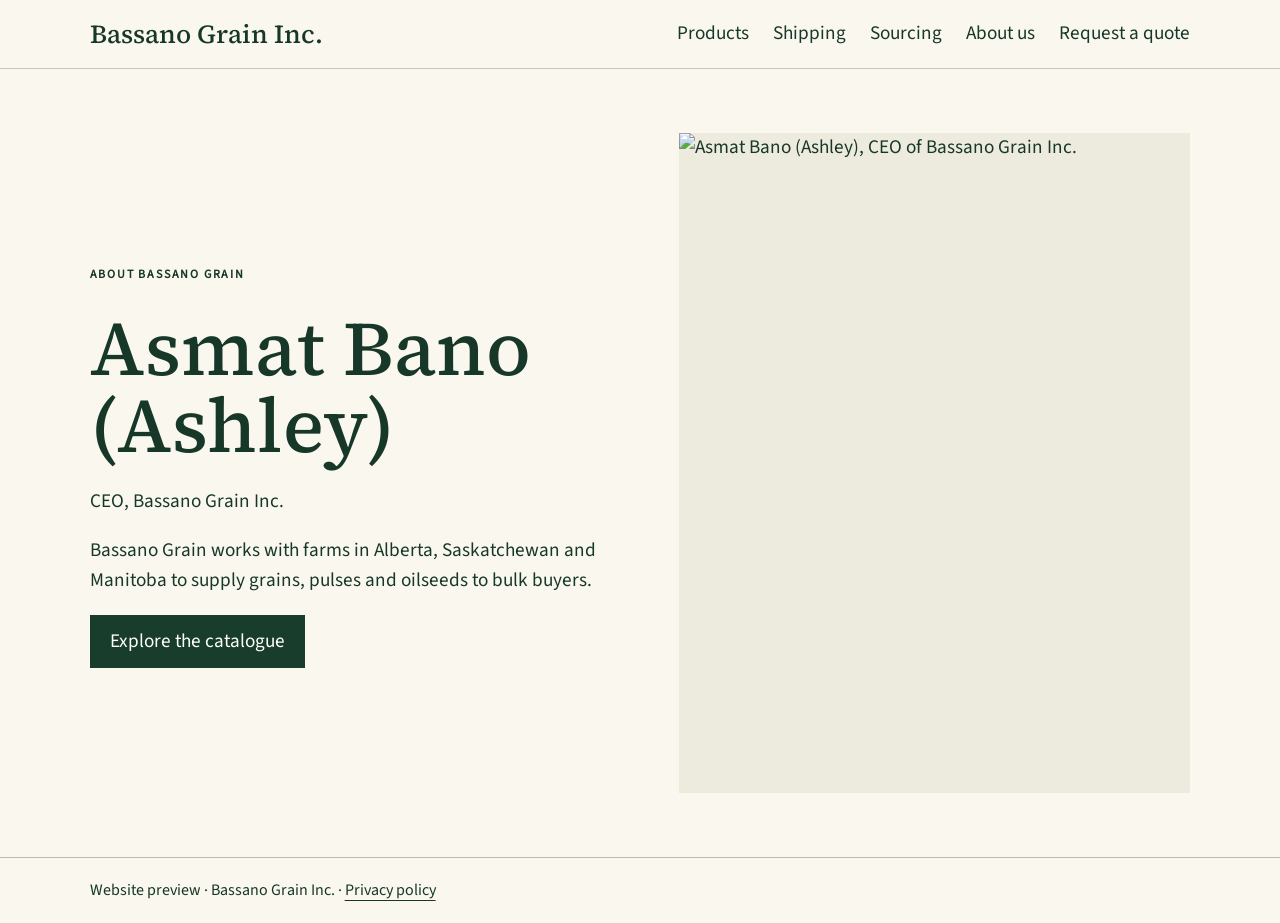
==== about.html @ b3f5c9ac "Finish restrained motion and reduced-motion presentation" ====
<!doctype html><html lang="en-CA"><meta charset="utf-8"><meta name="viewport" content="width=device-width,initial-scale=1"><meta name="robots" content="noindex,nofollow"><title>About Bassano Grain | Asmat Bano (Ashley)</title><meta name="site-version" content="bassano-preview v2.0.0-stage8"><link rel="preload" as="font" type="font/woff2" href="assets/serif.woff2" crossorigin><link rel="preload" as="font" type="font/woff2" href="assets/sans.woff2" crossorigin><link rel="stylesheet" href="assets/design.css"><body><a class="skip" href="#main">Skip to content</a><header><strong><a href="index.html" style="text-decoration:none">Bassano Grain Inc.</a></strong><button hidden class="menub" aria-controls="nav" aria-expanded="false">Menu</button><nav id="nav" aria-label="Main"><a href="index.html#products">Products</a><a href="index.html#shipping">Shipping</a><a href="index.html#about">Sourcing</a><a href="about.html">About us</a><a href="index.html#quote">Request a quote</a></nav></header><main id="main"><section class="biog"><div><span class="ey">About Bassano Grain</span><h1>Asmat Bano<br>(Ashley)</h1><p>CEO, Bassano Grain Inc.</p><p>Bassano Grain works with farms in Alberta, Saskatchewan and Manitoba to supply grains, pulses and oilseeds to bulk buyers.</p><a class="cta" href="index.html#products">Explore the catalogue</a></div><img class="portrait" src="assets/ashley800.webp" srcset="assets/ashley480.webp 480w, assets/ashley800.webp 800w" width="1500" height="2251" sizes="(max-width:760px) 86vw, 42vw" alt="Asmat Bano (Ashley), CEO of Bassano Grain Inc."></section></main><footer>Website preview · Bassano Grain Inc. · <a href="https://www.bassanograin.com/privacy-policy">Privacy policy</a><!-- bassano-preview v2.0.0-stage8 --></footer><script>const m=document.querySelector('.menub'),nav=document.querySelector('#nav'),mq=matchMedia('(max-width:760px)');function closeMenu(){nav.hidden=mq.matches;m.setAttribute('aria-expanded','false')}m.hidden=false;closeMenu();mq.addEventListener('change',closeMenu);m.onclick=()=>{nav.hidden=!nav.hidden;m.setAttribute('aria-expanded',String(!nav.hidden))};nav.onclick=closeMenu;document.addEventListener('keydown',e=>{if(e.key==='Escape'&&mq.matches&&!nav.hidden){closeMenu();m.focus()}});console.info('bassano-preview v2.0.0-stage8');addEventListener('scroll',()=>document.querySelector('header').classList.toggle('compact',scrollY>32),{passive:true});</script></body></html>
---- assets/design.css ----
@font-face{font-family:PrairieSerif;src:url(serif.woff2) format('woff2');font-weight:500;font-display:swap}@font-face{font-family:PrairieSans;src:url(sans.woff2) format('woff2');font-weight:400;font-display:swap}
*{box-sizing:border-box}body{margin:0;background:#f9f7ee;color:#173728;font:17px/1.55 PrairieSans,Arial,sans-serif}header,main>section,footer{padding:clamp(22px,5vw,84px) 7%}header,nav,.row{display:flex;align-items:center;justify-content:space-between;gap:24px}header{padding-block:16px;border-bottom:1px solid #adb4a3}header strong{font:700 26px PrairieSerif,Georgia}nav a,a{color:inherit;text-underline-offset:5px}nav a{text-decoration:none}.hero h1{font:normal clamp(56px,8.5vw,145px)/.93 PrairieSerif,Georgia;letter-spacing:-.065em;margin:18px 0 36px}.hero{padding-bottom:28px}.hero p{margin:0}.ey{letter-spacing:.15em;font-size:12px;font-weight:bold;text-transform:uppercase}.cta,button{display:inline-block;padding:12px 20px;background:#193d2d;color:white;text-decoration:none;font:inherit;border:0;cursor:pointer}.photo{display:block;width:100%;height:clamp(210px,30vw,480px);object-fit:cover;object-position:center 58%}h2{font:normal clamp(37px,4.7vw,76px)/1.02 PrairieSerif,Georgia;letter-spacing:-.045em;margin:0 0 24px}.catalog,.source,.quote{display:grid;grid-template-columns:2fr 3fr;gap:7%}.tabs{display:flex;border-bottom:1px solid #a8af9f;gap:20px}.tabs button{background:none;color:inherit;padding:8px 2px}.tabs button[aria-pressed=true]{border-bottom:3px solid #815224}.tile{display:flex;justify-content:space-between;border-bottom:1px solid #ccd0c5;text-decoration:none;padding:10px 0;font:26px PrairieSerif,Georgia}.log{background:#e8e5d8}.steps{display:grid;grid-template-columns:repeat(4,1fr);gap:26px}.steps h3{font:30px PrairieSerif,Georgia;border-top:1px solid #8e9788;padding-top:18px}.source{background:#183b2d;color:#faf8ee}.province{font:clamp(26px,3.8vw,58px)/1.35 PrairieSerif,Georgia;color:#ead8ab}.quote form{display:grid;grid-template-columns:1fr 1fr;gap:16px}label{font-size:14px}input,select{display:block;width:100%;margin-top:5px;padding:11px;border:1px solid #8c978c;background:#fffef7;font:inherit}footer{border-top:1px solid #b8beaf;padding-block:20px}a:focus-visible,button:focus-visible{outline:3px solid #ae6a18;outline-offset:3px}@media(max-width:760px){header,.row{flex-wrap:wrap}nav{gap:14px;font-size:14px}.catalog,.source,.quote,.steps{grid-template-columns:1fr}.steps{gap:0}.steps h3{margin-bottom:0}.quote form{grid-template-columns:1fr}.tabs{margin-top:16px}}

:root{--ink:#173728;--paper:#f9f7ee;--accent:#805021}body{font-size:clamp(1.06rem,1rem + .25vw,1.26rem)}h1,h2,h3,.tile,header strong{font-weight:500}h2{line-height:1.05}p{max-width:52ch}.skip{position:fixed;top:-100px;z-index:5;background:white;padding:8px}.skip:focus{top:0}header{position:sticky;top:0;background:var(--paper);z-index:3;border-color:#c4c6b6}section,main{scroll-margin-top:90px}a:focus-visible,button:focus-visible,input:focus-visible,select:focus-visible,summary:focus-visible{outline:3px solid #ac6829;outline-offset:3px}.source a:focus-visible{outline-color:#ffdb99}header .menub{display:none}.source img{width:100%;height:auto}.portrait{width:100%;max-height:660px;object-fit:contain;object-position:center;background:#edeade}.biog{display:grid;grid-template-columns:1fr 1fr;gap:7%;align-items:center}.biog h1{font:500 clamp(3rem,6vw,6rem)/1 PrairieSerif,Georgia;margin:.3em 0}.tile:hover{color:#805021}.tabs button[aria-selected=true]{border-bottom:3px solid var(--accent)}.error{color:#852b23;font-size:1rem}.source a{display:inline-block;margin-bottom:10px}form{align-items:start}footer{font-size:1rem}@media(max-width:760px){header{align-items:center}header strong{font-size:22px}header .menub{display:block;padding:6px 12px}header nav{width:100%;display:grid}header nav[hidden]{display:none}.biog{grid-template-columns:1fr}.tabs{gap:8px}.tabs button{min-height:44px}.catalog,.source,.quote{gap:22px}.row{gap:12px}.hero h1{font-size:clamp(50px,11vw,78px)}.quote form{gap:14px}}
@media(prefers-reduced-motion:no-preference){header{transition:box-shadow 200ms ease-out}header.compact{box-shadow:0 1px #879889}.photo{animation:horizon 550ms ease-out both}[role=tabpanel]:not([hidden]){animation:settle 200ms ease-out}@keyframes horizon{from{opacity:.86;transform:scale(.997)}to{opacity:1;transform:none}}@keyframes settle{from{opacity:.88}to{opacity:1}}}
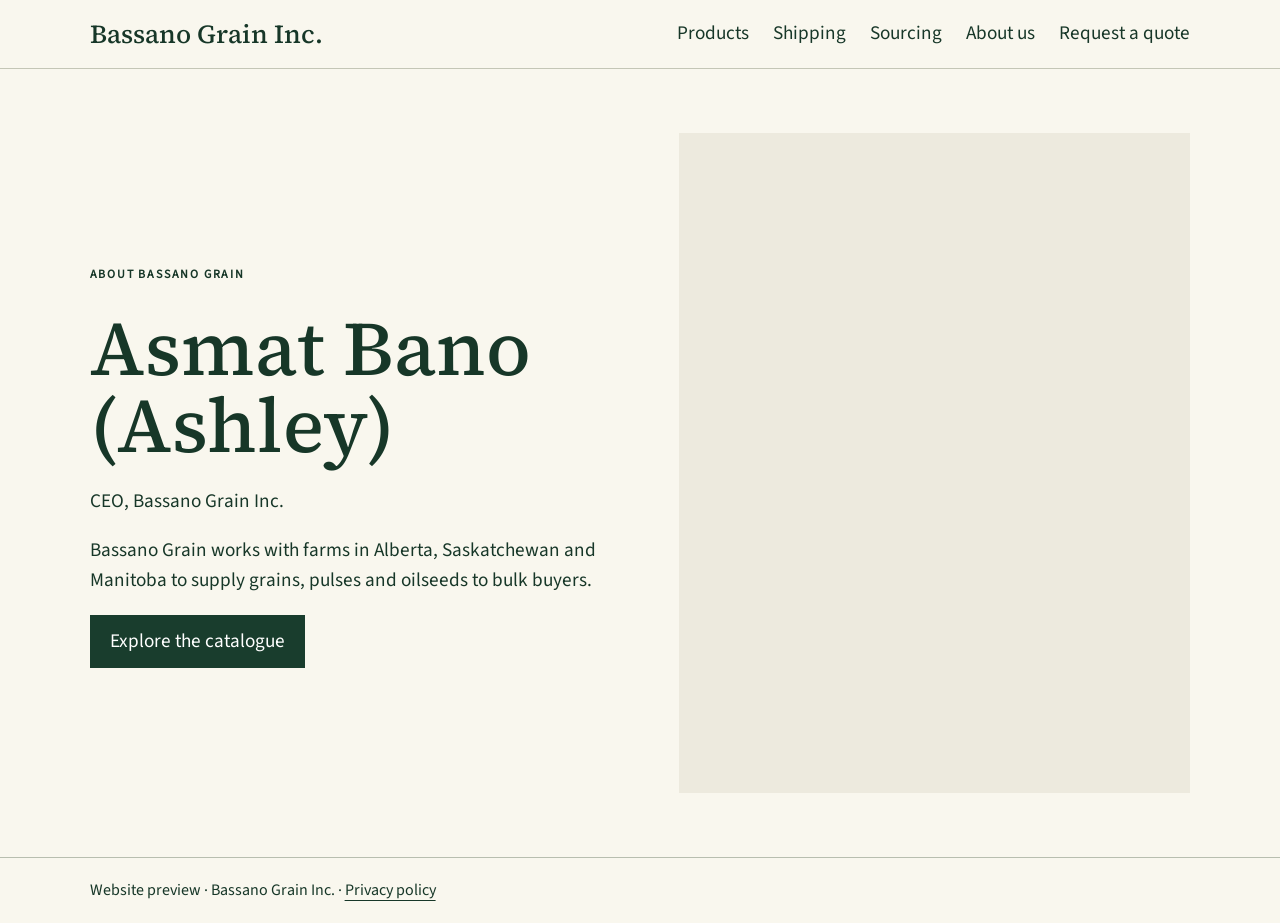
==== commit 0cc30cdc: "Complete quote validation, email client handoff and footer" ====
--- a/about.html
+++ b/about.html
@@ -1 +1 @@
-<!doctype html><html lang="en-CA"><meta charset="utf-8"><meta name="viewport" content="width=device-width,initial-scale=1"><meta name="robots" content="noindex,nofollow"><title>About Bassano Grain | Asmat Bano (Ashley)</title><meta name="site-version" content="bassano-preview v2.0.0-stage8"><link rel="preload" as="font" type="font/woff2" href="assets/serif.woff2" crossorigin><link rel="preload" as="font" type="font/woff2" href="assets/sans.woff2" crossorigin><link rel="stylesheet" href="assets/design.css"><body><a class="skip" href="#main">Skip to content</a><header><strong><a href="index.html" style="text-decoration:none">Bassano Grain Inc.</a></strong><button hidden class="menub" aria-controls="nav" aria-expanded="false">Menu</button><nav id="nav" aria-label="Main"><a href="index.html#products">Products</a><a href="index.html#shipping">Shipping</a><a href="index.html#about">Sourcing</a><a href="about.html">About us</a><a href="index.html#quote">Request a quote</a></nav></header><main id="main"><section class="biog"><div><span class="ey">About Bassano Grain</span><h1>Asmat Bano<br>(Ashley)</h1><p>CEO, Bassano Grain Inc.</p><p>Bassano Grain works with farms in Alberta, Saskatchewan and Manitoba to supply grains, pulses and oilseeds to bulk buyers.</p><a class="cta" href="index.html#products">Explore the catalogue</a></div><img class="portrait" src="assets/ashley800.webp" srcset="assets/ashley480.webp 480w, assets/ashley800.webp 800w" width="1500" height="2251" sizes="(max-width:760px) 86vw, 42vw" alt="Asmat Bano (Ashley), CEO of Bassano Grain Inc."></section></main><footer>Website preview · Bassano Grain Inc. · <a href="https://www.bassanograin.com/privacy-policy">Privacy policy</a><!-- bassano-preview v2.0.0-stage8 --></footer><script>const m=document.querySelector('.menub'),nav=document.querySelector('#nav'),mq=matchMedia('(max-width:760px)');function closeMenu(){nav.hidden=mq.matches;m.setAttribute('aria-expanded','false')}m.hidden=false;closeMenu();mq.addEventListener('change',closeMenu);m.onclick=()=>{nav.hidden=!nav.hidden;m.setAttribute('aria-expanded',String(!nav.hidden))};nav.onclick=closeMenu;document.addEventListener('keydown',e=>{if(e.key==='Escape'&&mq.matches&&!nav.hidden){closeMenu();m.focus()}});console.info('bassano-preview v2.0.0-stage8');addEventListener('scroll',()=>document.querySelector('header').classList.toggle('compact',scrollY>32),{passive:true});</script></body></html>+<!doctype html><html lang="en-CA"><meta charset="utf-8"><meta name="viewport" content="width=device-width,initial-scale=1"><meta name="robots" content="noindex,nofollow"><title>About Bassano Grain | Asmat Bano (Ashley)</title><meta name="site-version" content="bassano-preview v2.0.0-stage7"><link rel="preload" as="font" type="font/woff2" href="assets/serif.woff2" crossorigin><link rel="preload" as="font" type="font/woff2" href="assets/sans.woff2" crossorigin><link rel="stylesheet" href="assets/design.css"><body><a class="skip" href="#main">Skip to content</a><header><strong><a href="index.html" style="text-decoration:none">Bassano Grain Inc.</a></strong><button hidden class="menub" aria-controls="nav" aria-expanded="false">Menu</button><nav id="nav" aria-label="Main"><a href="index.html#products">Products</a><a href="index.html#shipping">Shipping</a><a href="index.html#about">Sourcing</a><a href="about.html">About us</a><a href="index.html#quote">Request a quote</a></nav></header><main id="main"><section class="biog"><div><span class="ey">About Bassano Grain</span><h1>Asmat Bano<br>(Ashley)</h1><p>CEO, Bassano Grain Inc.</p><p>Bassano Grain works with farms in Alberta, Saskatchewan and Manitoba to supply grains, pulses and oilseeds to bulk buyers.</p><a class="cta" href="index.html#products">Explore the catalogue</a></div><img class="portrait" src="assets/ashley800.webp" srcset="assets/ashley480.webp 480w, assets/ashley800.webp 800w" width="1500" height="2251" sizes="(max-width:760px) 86vw, 42vw" alt="Asmat Bano (Ashley), CEO of Bassano Grain Inc."></section></main><footer>Website preview · Bassano Grain Inc. · <a href="https://www.bassanograin.com/privacy-policy">Privacy policy</a><!-- bassano-preview v2.0.0-stage7 --></footer><script>const m=document.querySelector('.menub'),nav=document.querySelector('#nav'),mq=matchMedia('(max-width:760px)');function closeMenu(){nav.hidden=mq.matches;m.setAttribute('aria-expanded','false')}m.hidden=false;closeMenu();mq.addEventListener('change',closeMenu);m.onclick=()=>{nav.hidden=!nav.hidden;m.setAttribute('aria-expanded',String(!nav.hidden))};nav.onclick=closeMenu;document.addEventListener('keydown',e=>{if(e.key==='Escape'&&mq.matches&&!nav.hidden){closeMenu();m.focus()}});console.info('bassano-preview v2.0.0-stage7');</script></body></html>
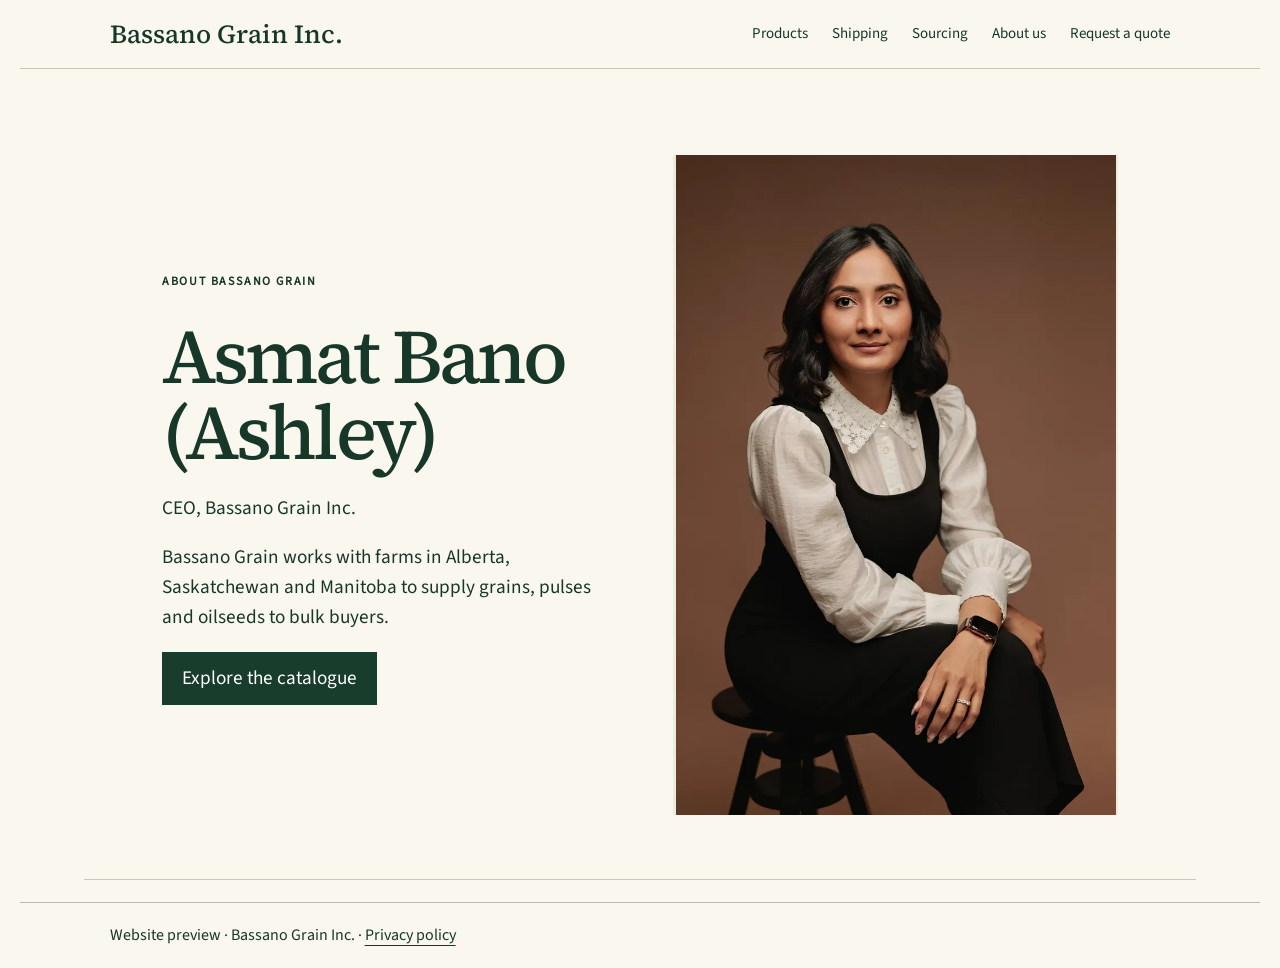
==== commit d430103e: "Add Prairie sourcing map and dedicated About page with CEO portrait" ====
--- a/about.html
+++ b/about.html
@@ -1 +1 @@
-<!doctype html><html lang="en-CA"><meta charset="utf-8"><meta name="viewport" content="width=device-width,initial-scale=1"><meta name="robots" content="noindex,nofollow"><title>About Bassano Grain | Asmat Bano (Ashley)</title><meta name="site-version" content="bassano-preview v2.0.0-stage7"><link rel="preload" as="font" type="font/woff2" href="assets/serif.woff2" crossorigin><link rel="preload" as="font" type="font/woff2" href="assets/sans.woff2" crossorigin><link rel="stylesheet" href="assets/design.css"><body><a class="skip" href="#main">Skip to content</a><header><strong><a href="index.html" style="text-decoration:none">Bassano Grain Inc.</a></strong><button hidden class="menub" aria-controls="nav" aria-expanded="false">Menu</button><nav id="nav" aria-label="Main"><a href="index.html#products">Products</a><a href="index.html#shipping">Shipping</a><a href="index.html#about">Sourcing</a><a href="about.html">About us</a><a href="index.html#quote">Request a quote</a></nav></header><main id="main"><section class="biog"><div><span class="ey">About Bassano Grain</span><h1>Asmat Bano<br>(Ashley)</h1><p>CEO, Bassano Grain Inc.</p><p>Bassano Grain works with farms in Alberta, Saskatchewan and Manitoba to supply grains, pulses and oilseeds to bulk buyers.</p><a class="cta" href="index.html#products">Explore the catalogue</a></div><img class="portrait" src="assets/ashley800.webp" srcset="assets/ashley480.webp 480w, assets/ashley800.webp 800w" width="1500" height="2251" sizes="(max-width:760px) 86vw, 42vw" alt="Asmat Bano (Ashley), CEO of Bassano Grain Inc."></section></main><footer>Website preview · Bassano Grain Inc. · <a href="https://www.bassanograin.com/privacy-policy">Privacy policy</a><!-- bassano-preview v2.0.0-stage7 --></footer><script>const m=document.querySelector('.menub'),nav=document.querySelector('#nav'),mq=matchMedia('(max-width:760px)');function closeMenu(){nav.hidden=mq.matches;m.setAttribute('aria-expanded','false')}m.hidden=false;closeMenu();mq.addEventListener('change',closeMenu);m.onclick=()=>{nav.hidden=!nav.hidden;m.setAttribute('aria-expanded',String(!nav.hidden))};nav.onclick=closeMenu;document.addEventListener('keydown',e=>{if(e.key==='Escape'&&mq.matches&&!nav.hidden){closeMenu();m.focus()}});console.info('bassano-preview v2.0.0-stage7');</script></body></html>+<!doctype html><html lang="en-CA"><meta charset="utf-8"><meta name="viewport" content="width=device-width,initial-scale=1"><meta name="robots" content="noindex,nofollow"><title>About Bassano Grain | Asmat Bano (Ashley)</title><style>*{box-sizing:border-box}html{scroll-behavior:smooth;scroll-padding-top:2rem}body{margin:0;background:#fbf8ef;color:#20392e;font:17px/1.6 system-ui,sans-serif}header,main,footer{max-width:1240px;margin:auto;padding:22px clamp(20px,5vw,75px)}header,nav{display:flex;align-items:center;justify-content:space-between;gap:22px;flex-wrap:wrap}header{border-bottom:1px solid #c9cabc}a{color:inherit}nav a{text-decoration:none;font-size:.94rem}strong.brand{font: bold 26px Georgia,serif}.hero{display:grid;grid-template-columns:1.1fr 1fr;gap:5%;align-items:center;padding:60px 0}.hero img{width:100%;height:420px;object-fit:cover;border-radius:100px 3px 3px 3px;background:#dfddc8}small{font-size:.75rem;font-weight:700;letter-spacing:.12em;text-transform:uppercase}h1,h2,h3{font-family:Georgia,serif;font-weight:500;line-height:1.06;margin:.35em 0}h1{font-size:clamp(3rem,6vw,6rem);letter-spacing:-.05em}h2{font-size:clamp(2.1rem,4vw,3.6rem)}h3{font-size:1.55rem}.button,button{display:inline-block;background:#254634;color:white;padding:12px 20px;border:none;border-radius:3px;text-decoration:none;font:inherit;cursor:pointer}.button{margin-right:14px}section{padding:42px 0;border-bottom:1px solid #c9cabc}.grid,form{display:grid;grid-template-columns:repeat(3,1fr);gap:20px}article{border-top:3px solid #b99a51;padding:18px 0}article a{display:inline-block;margin:4px 10px 4px 0}form{grid-template-columns:repeat(2,minmax(0,1fr));max-width:820px}label{font-weight:600}input,select{width:100%;font:inherit;padding:10px;border:1px solid #879284;border-radius:3px;background:white}.skip{position:absolute;left:-999px}.skip:focus{left:8px}a:focus-visible,button:focus-visible,input:focus-visible,select:focus-visible{outline:3px solid #ab651b;outline-offset:3px}footer{font-size:.9rem}details{padding:14px 0;border-top:1px solid #ccc}summary{font-weight:bold;cursor:pointer}@media(max-width:740px){.hero,.grid,form{grid-template-columns:1fr}.hero{padding:24px 0}.hero img{height:240px;margin-top:20px}nav{gap:14px}section{padding:30px 0}}@media(prefers-reduced-motion:reduce){html{scroll-behavior:auto}}body{background:#fafaf6;color:#18352b}header{padding-block:17px}.hero{background:#173c30;color:#fcfbef;padding:0;gap:0;grid-template-columns:1.04fr 1fr;overflow:hidden}.hero>div{padding:clamp(26px,4vw,58px)}.hero small{color:#e5cf95}.hero h1{font-size:clamp(3rem,5.4vw,5rem);line-height:1.01;letter-spacing:-.045em}.hero p{max-width:36ch;color:#eef2e9}.hero .button{background:#f3e1a9;color:#17362b;font-weight:650}.hero img{height:100%;min-height:390px;border-radius:0}.grid{gap:0;border-bottom:1px solid #bbc4b8}.grid article{padding:20px 24px;border-top:2px solid #8e7439;background:#f0f2ea}.grid article+article{border-left:1px solid #c6cfc2}.grid a{display:table;text-decoration-thickness:1px;text-underline-offset:4px;padding:4px 0}nav a:hover,.grid a:hover{color:#735616}form{padding:24px;background:#eff2e9}button:hover,.button:hover{filter:brightness(.94)}@media(max-width:740px){header{gap:8px}nav{font-size:.85rem;gap:12px}.hero{grid-template-columns:1fr}.hero img{height:190px;min-height:0;margin:0}.grid article+article{border-left:0}main{padding-inline:16px}form{padding:16px}}.hero a{display:inline-block;white-space:nowrap}.hero a:last-child{margin-top:8px}@media(max-width:740px){nav{justify-content:flex-start;gap:8px 16px}nav a:last-child{display:none}}</style><meta name="site-version" content="bassano-preview v2.0.0-stage6"><link rel="preload" as="font" type="font/woff2" href="assets/serif.woff2" crossorigin><link rel="preload" as="font" type="font/woff2" href="assets/sans.woff2" crossorigin><link rel="stylesheet" href="assets/design.css"><body><a class="skip" href="#main">Skip to content</a><header><strong><a href="index.html" style="text-decoration:none">Bassano Grain Inc.</a></strong><button hidden class="menub" aria-controls="nav" aria-expanded="false">Menu</button><nav id="nav" aria-label="Main"><a href="index.html#products">Products</a><a href="index.html#shipping">Shipping</a><a href="index.html#about">Sourcing</a><a href="about.html">About us</a><a href="index.html#quote">Request a quote</a></nav></header><main id="main"><section class="biog"><div><span class="ey">About Bassano Grain</span><h1>Asmat Bano<br>(Ashley)</h1><p>CEO, Bassano Grain Inc.</p><p>Bassano Grain works with farms in Alberta, Saskatchewan and Manitoba to supply grains, pulses and oilseeds to bulk buyers.</p><a class="cta" href="index.html#products">Explore the catalogue</a></div><img class="portrait" src="assets/ashley800.webp" srcset="assets/ashley480.webp 480w, assets/ashley800.webp 800w" width="1500" height="2251" sizes="(max-width:760px) 86vw, 42vw" alt="Asmat Bano (Ashley), CEO of Bassano Grain Inc."></section></main><footer>Website preview · Bassano Grain Inc. · <a href="https://www.bassanograin.com/privacy-policy">Privacy policy</a><!-- bassano-preview v2.0.0-stage6 --></footer><script>const m=document.querySelector('.menub'),nav=document.querySelector('#nav'),mq=matchMedia('(max-width:760px)');function closeMenu(){nav.hidden=mq.matches;m.setAttribute('aria-expanded','false')}m.hidden=false;closeMenu();mq.addEventListener('change',closeMenu);m.onclick=()=>{nav.hidden=!nav.hidden;m.setAttribute('aria-expanded',String(!nav.hidden))};nav.onclick=closeMenu;document.addEventListener('keydown',e=>{if(e.key==='Escape'&&mq.matches&&!nav.hidden){closeMenu();m.focus()}});console.info('bassano-preview v2.0.0-stage6');</script></body></html>
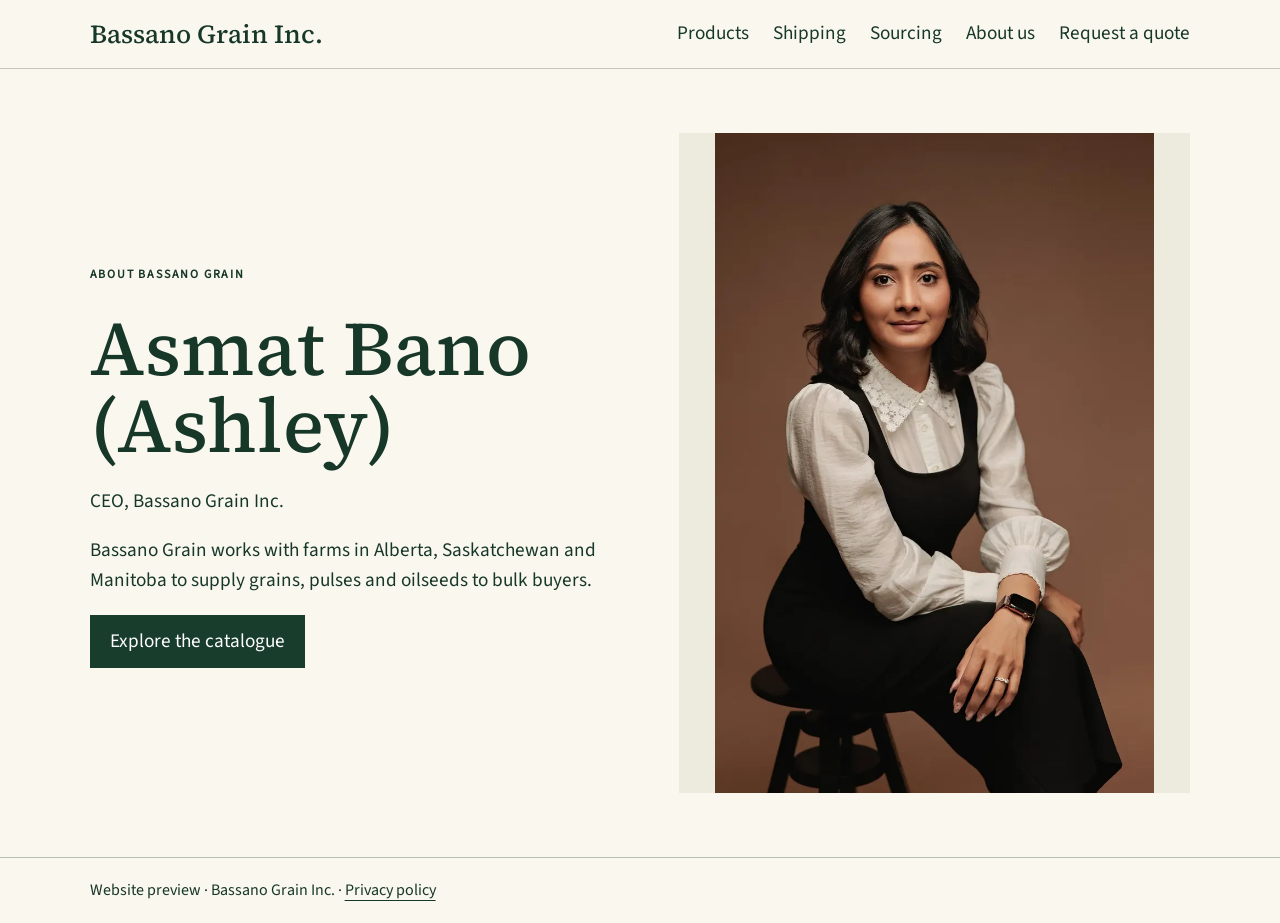
==== commit e352b72d: "Illustrate catalogue families and shipping with Bassano photography" ====
--- a/about.html
+++ b/about.html
@@ -1 +1 @@
-<!doctype html><html lang="en-CA"><meta charset="utf-8"><meta name="viewport" content="width=device-width,initial-scale=1"><meta name="robots" content="noindex,nofollow"><title>About Bassano Grain | Asmat Bano (Ashley)</title><style>*{box-sizing:border-box}html{scroll-behavior:smooth;scroll-padding-top:2rem}body{margin:0;background:#fbf8ef;color:#20392e;font:17px/1.6 system-ui,sans-serif}header,main,footer{max-width:1240px;margin:auto;padding:22px clamp(20px,5vw,75px)}header,nav{display:flex;align-items:center;justify-content:space-between;gap:22px;flex-wrap:wrap}header{border-bottom:1px solid #c9cabc}a{color:inherit}nav a{text-decoration:none;font-size:.94rem}strong.brand{font: bold 26px Georgia,serif}.hero{display:grid;grid-template-columns:1.1fr 1fr;gap:5%;align-items:center;padding:60px 0}.hero img{width:100%;height:420px;object-fit:cover;border-radius:100px 3px 3px 3px;background:#dfddc8}small{font-size:.75rem;font-weight:700;letter-spacing:.12em;text-transform:uppercase}h1,h2,h3{font-family:Georgia,serif;font-weight:500;line-height:1.06;margin:.35em 0}h1{font-size:clamp(3rem,6vw,6rem);letter-spacing:-.05em}h2{font-size:clamp(2.1rem,4vw,3.6rem)}h3{font-size:1.55rem}.button,button{display:inline-block;background:#254634;color:white;padding:12px 20px;border:none;border-radius:3px;text-decoration:none;font:inherit;cursor:pointer}.button{margin-right:14px}section{padding:42px 0;border-bottom:1px solid #c9cabc}.grid,form{display:grid;grid-template-columns:repeat(3,1fr);gap:20px}article{border-top:3px solid #b99a51;padding:18px 0}article a{display:inline-block;margin:4px 10px 4px 0}form{grid-template-columns:repeat(2,minmax(0,1fr));max-width:820px}label{font-weight:600}input,select{width:100%;font:inherit;padding:10px;border:1px solid #879284;border-radius:3px;background:white}.skip{position:absolute;left:-999px}.skip:focus{left:8px}a:focus-visible,button:focus-visible,input:focus-visible,select:focus-visible{outline:3px solid #ab651b;outline-offset:3px}footer{font-size:.9rem}details{padding:14px 0;border-top:1px solid #ccc}summary{font-weight:bold;cursor:pointer}@media(max-width:740px){.hero,.grid,form{grid-template-columns:1fr}.hero{padding:24px 0}.hero img{height:240px;margin-top:20px}nav{gap:14px}section{padding:30px 0}}@media(prefers-reduced-motion:reduce){html{scroll-behavior:auto}}body{background:#fafaf6;color:#18352b}header{padding-block:17px}.hero{background:#173c30;color:#fcfbef;padding:0;gap:0;grid-template-columns:1.04fr 1fr;overflow:hidden}.hero>div{padding:clamp(26px,4vw,58px)}.hero small{color:#e5cf95}.hero h1{font-size:clamp(3rem,5.4vw,5rem);line-height:1.01;letter-spacing:-.045em}.hero p{max-width:36ch;color:#eef2e9}.hero .button{background:#f3e1a9;color:#17362b;font-weight:650}.hero img{height:100%;min-height:390px;border-radius:0}.grid{gap:0;border-bottom:1px solid #bbc4b8}.grid article{padding:20px 24px;border-top:2px solid #8e7439;background:#f0f2ea}.grid article+article{border-left:1px solid #c6cfc2}.grid a{display:table;text-decoration-thickness:1px;text-underline-offset:4px;padding:4px 0}nav a:hover,.grid a:hover{color:#735616}form{padding:24px;background:#eff2e9}button:hover,.button:hover{filter:brightness(.94)}@media(max-width:740px){header{gap:8px}nav{font-size:.85rem;gap:12px}.hero{grid-template-columns:1fr}.hero img{height:190px;min-height:0;margin:0}.grid article+article{border-left:0}main{padding-inline:16px}form{padding:16px}}.hero a{display:inline-block;white-space:nowrap}.hero a:last-child{margin-top:8px}@media(max-width:740px){nav{justify-content:flex-start;gap:8px 16px}nav a:last-child{display:none}}</style><meta name="site-version" content="bassano-preview v2.0.0-stage6"><link rel="preload" as="font" type="font/woff2" href="assets/serif.woff2" crossorigin><link rel="preload" as="font" type="font/woff2" href="assets/sans.woff2" crossorigin><link rel="stylesheet" href="assets/design.css"><body><a class="skip" href="#main">Skip to content</a><header><strong><a href="index.html" style="text-decoration:none">Bassano Grain Inc.</a></strong><button hidden class="menub" aria-controls="nav" aria-expanded="false">Menu</button><nav id="nav" aria-label="Main"><a href="index.html#products">Products</a><a href="index.html#shipping">Shipping</a><a href="index.html#about">Sourcing</a><a href="about.html">About us</a><a href="index.html#quote">Request a quote</a></nav></header><main id="main"><section class="biog"><div><span class="ey">About Bassano Grain</span><h1>Asmat Bano<br>(Ashley)</h1><p>CEO, Bassano Grain Inc.</p><p>Bassano Grain works with farms in Alberta, Saskatchewan and Manitoba to supply grains, pulses and oilseeds to bulk buyers.</p><a class="cta" href="index.html#products">Explore the catalogue</a></div><img class="portrait" src="assets/ashley800.webp" srcset="assets/ashley480.webp 480w, assets/ashley800.webp 800w" width="1500" height="2251" sizes="(max-width:760px) 86vw, 42vw" alt="Asmat Bano (Ashley), CEO of Bassano Grain Inc."></section></main><footer>Website preview · Bassano Grain Inc. · <a href="https://www.bassanograin.com/privacy-policy">Privacy policy</a><!-- bassano-preview v2.0.0-stage6 --></footer><script>const m=document.querySelector('.menub'),nav=document.querySelector('#nav'),mq=matchMedia('(max-width:760px)');function closeMenu(){nav.hidden=mq.matches;m.setAttribute('aria-expanded','false')}m.hidden=false;closeMenu();mq.addEventListener('change',closeMenu);m.onclick=()=>{nav.hidden=!nav.hidden;m.setAttribute('aria-expanded',String(!nav.hidden))};nav.onclick=closeMenu;document.addEventListener('keydown',e=>{if(e.key==='Escape'&&mq.matches&&!nav.hidden){closeMenu();m.focus()}});console.info('bassano-preview v2.0.0-stage6');</script></body></html>+<!doctype html><html lang="en-CA"><meta charset="utf-8"><meta name="viewport" content="width=device-width,initial-scale=1"><meta name="robots" content="noindex,nofollow"><title>About Bassano Grain | Asmat Bano (Ashley)</title><meta name="site-version" content="bassano-preview v2.1.0"><link rel="preload" as="font" type="font/woff2" href="assets/serif.woff2" crossorigin><link rel="preload" as="font" type="font/woff2" href="assets/sans.woff2" crossorigin><link rel="stylesheet" href="assets/design.css"><body><a class="skip" href="#main">Skip to content</a><header><strong><a href="index.html" style="text-decoration:none">Bassano Grain Inc.</a></strong><button hidden class="menub" aria-controls="nav" aria-expanded="false">Menu</button><nav id="nav" aria-label="Main"><a href="index.html#products">Products</a><a href="index.html#shipping">Shipping</a><a href="index.html#about">Sourcing</a><a href="about.html">About us</a><a href="index.html#quote">Request a quote</a></nav></header><main id="main"><section class="biog"><div><span class="ey">About Bassano Grain</span><h1>Asmat Bano<br>(Ashley)</h1><p>CEO, Bassano Grain Inc.</p><p>Bassano Grain works with farms in Alberta, Saskatchewan and Manitoba to supply grains, pulses and oilseeds to bulk buyers.</p><a class="cta" href="index.html#products">Explore the catalogue</a></div><img class="portrait" src="assets/ashley800.webp" srcset="assets/ashley480.webp 480w, assets/ashley800.webp 800w" width="1500" height="2251" sizes="(max-width:760px) 86vw, 42vw" alt="Asmat Bano (Ashley), CEO of Bassano Grain Inc."></section></main><footer>Website preview · Bassano Grain Inc. · <a href="https://www.bassanograin.com/privacy-policy">Privacy policy</a><!-- bassano-preview v2.1.0 --></footer><script>const m=document.querySelector('.menub'),nav=document.querySelector('#nav'),mq=matchMedia('(max-width:760px)');function closeMenu(){nav.hidden=mq.matches;m.setAttribute('aria-expanded','false')}m.hidden=false;closeMenu();mq.addEventListener('change',closeMenu);m.onclick=()=>{nav.hidden=!nav.hidden;m.setAttribute('aria-expanded',String(!nav.hidden))};nav.onclick=closeMenu;document.addEventListener('keydown',e=>{if(e.key==='Escape'&&mq.matches&&!nav.hidden){closeMenu();m.focus()}});console.info('bassano-preview v2.1.0');addEventListener('scroll',()=>document.querySelector('header').classList.toggle('compact',scrollY>32),{passive:true});</script></body></html>
--- a/assets/design.css
+++ b/assets/design.css
@@ -2,4 +2,5 @@
 *{box-sizing:border-box}body{margin:0;background:#f9f7ee;color:#173728;font:17px/1.55 PrairieSans,Arial,sans-serif}header,main>section,footer{padding:clamp(22px,5vw,84px) 7%}header,nav,.row{display:flex;align-items:center;justify-content:space-between;gap:24px}header{padding-block:16px;border-bottom:1px solid #adb4a3}header strong{font:700 26px PrairieSerif,Georgia}nav a,a{color:inherit;text-underline-offset:5px}nav a{text-decoration:none}.hero h1{font:normal clamp(56px,8.5vw,145px)/.93 PrairieSerif,Georgia;letter-spacing:-.065em;margin:18px 0 36px}.hero{padding-bottom:28px}.hero p{margin:0}.ey{letter-spacing:.15em;font-size:12px;font-weight:bold;text-transform:uppercase}.cta,button{display:inline-block;padding:12px 20px;background:#193d2d;color:white;text-decoration:none;font:inherit;border:0;cursor:pointer}.photo{display:block;width:100%;height:clamp(210px,30vw,480px);object-fit:cover;object-position:center 58%}h2{font:normal clamp(37px,4.7vw,76px)/1.02 PrairieSerif,Georgia;letter-spacing:-.045em;margin:0 0 24px}.catalog,.source,.quote{display:grid;grid-template-columns:2fr 3fr;gap:7%}.tabs{display:flex;border-bottom:1px solid #a8af9f;gap:20px}.tabs button{background:none;color:inherit;padding:8px 2px}.tabs button[aria-pressed=true]{border-bottom:3px solid #815224}.tile{display:flex;justify-content:space-between;border-bottom:1px solid #ccd0c5;text-decoration:none;padding:10px 0;font:26px PrairieSerif,Georgia}.log{background:#e8e5d8}.steps{display:grid;grid-template-columns:repeat(4,1fr);gap:26px}.steps h3{font:30px PrairieSerif,Georgia;border-top:1px solid #8e9788;padding-top:18px}.source{background:#183b2d;color:#faf8ee}.province{font:clamp(26px,3.8vw,58px)/1.35 PrairieSerif,Georgia;color:#ead8ab}.quote form{display:grid;grid-template-columns:1fr 1fr;gap:16px}label{font-size:14px}input,select{display:block;width:100%;margin-top:5px;padding:11px;border:1px solid #8c978c;background:#fffef7;font:inherit}footer{border-top:1px solid #b8beaf;padding-block:20px}a:focus-visible,button:focus-visible{outline:3px solid #ae6a18;outline-offset:3px}@media(max-width:760px){header,.row{flex-wrap:wrap}nav{gap:14px;font-size:14px}.catalog,.source,.quote,.steps{grid-template-columns:1fr}.steps{gap:0}.steps h3{margin-bottom:0}.quote form{grid-template-columns:1fr}.tabs{margin-top:16px}}
 
 :root{--ink:#173728;--paper:#f9f7ee;--accent:#805021}body{font-size:clamp(1.06rem,1rem + .25vw,1.26rem)}h1,h2,h3,.tile,header strong{font-weight:500}h2{line-height:1.05}p{max-width:52ch}.skip{position:fixed;top:-100px;z-index:5;background:white;padding:8px}.skip:focus{top:0}header{position:sticky;top:0;background:var(--paper);z-index:3;border-color:#c4c6b6}section,main{scroll-margin-top:90px}a:focus-visible,button:focus-visible,input:focus-visible,select:focus-visible,summary:focus-visible{outline:3px solid #ac6829;outline-offset:3px}.source a:focus-visible{outline-color:#ffdb99}header .menub{display:none}.source img{width:100%;height:auto}.portrait{width:100%;max-height:660px;object-fit:contain;object-position:center;background:#edeade}.biog{display:grid;grid-template-columns:1fr 1fr;gap:7%;align-items:center}.biog h1{font:500 clamp(3rem,6vw,6rem)/1 PrairieSerif,Georgia;margin:.3em 0}.tile:hover{color:#805021}.tabs button[aria-selected=true]{border-bottom:3px solid var(--accent)}.error{color:#852b23;font-size:1rem}.source a{display:inline-block;margin-bottom:10px}form{align-items:start}footer{font-size:1rem}@media(max-width:760px){header{align-items:center}header strong{font-size:22px}header .menub{display:block;padding:6px 12px}header nav{width:100%;display:grid}header nav[hidden]{display:none}.biog{grid-template-columns:1fr}.tabs{gap:8px}.tabs button{min-height:44px}.catalog,.source,.quote{gap:22px}.row{gap:12px}.hero h1{font-size:clamp(50px,11vw,78px)}.quote form{gap:14px}}
-@media(prefers-reduced-motion:no-preference){header{transition:box-shadow 200ms ease-out}header.compact{box-shadow:0 1px #879889}.photo{animation:horizon 550ms ease-out both}[role=tabpanel]:not([hidden]){animation:settle 200ms ease-out}@keyframes horizon{from{opacity:.86;transform:scale(.997)}to{opacity:1;transform:none}}@keyframes settle{from{opacity:.88}to{opacity:1}}}+@media(prefers-reduced-motion:no-preference){header{transition:box-shadow 200ms ease-out}header.compact{box-shadow:0 1px #879889}.photo{animation:horizon 550ms ease-out both}[role=tabpanel]:not([hidden]){animation:settle 200ms ease-out}@keyframes horizon{from{opacity:.86;transform:scale(.997)}to{opacity:1;transform:none}}@keyframes settle{from{opacity:.88}to{opacity:1}}}
+.trade-photo{display:block;width:100%;height:auto;object-fit:cover}.catalog [role=tabpanel]:not([hidden]){display:flow-root}.catalog .trade-photo{float:right;width:40%;margin:16px 0 10px 5%;aspect-ratio:4/3}.catalog .tile{overflow:hidden}.log-layout{display:grid;grid-template-columns:2fr 3fr;gap:5%;align-items:center}.log-layout .steps{grid-template-columns:1fr 1fr;gap:0 26px}@media(max-width:760px){.catalog .trade-photo{width:100%;height:145px;float:none;margin:12px 0}.log-layout{grid-template-columns:1fr}.log-layout>.trade-photo{height:200px}.log-layout .steps{grid-template-columns:1fr}}
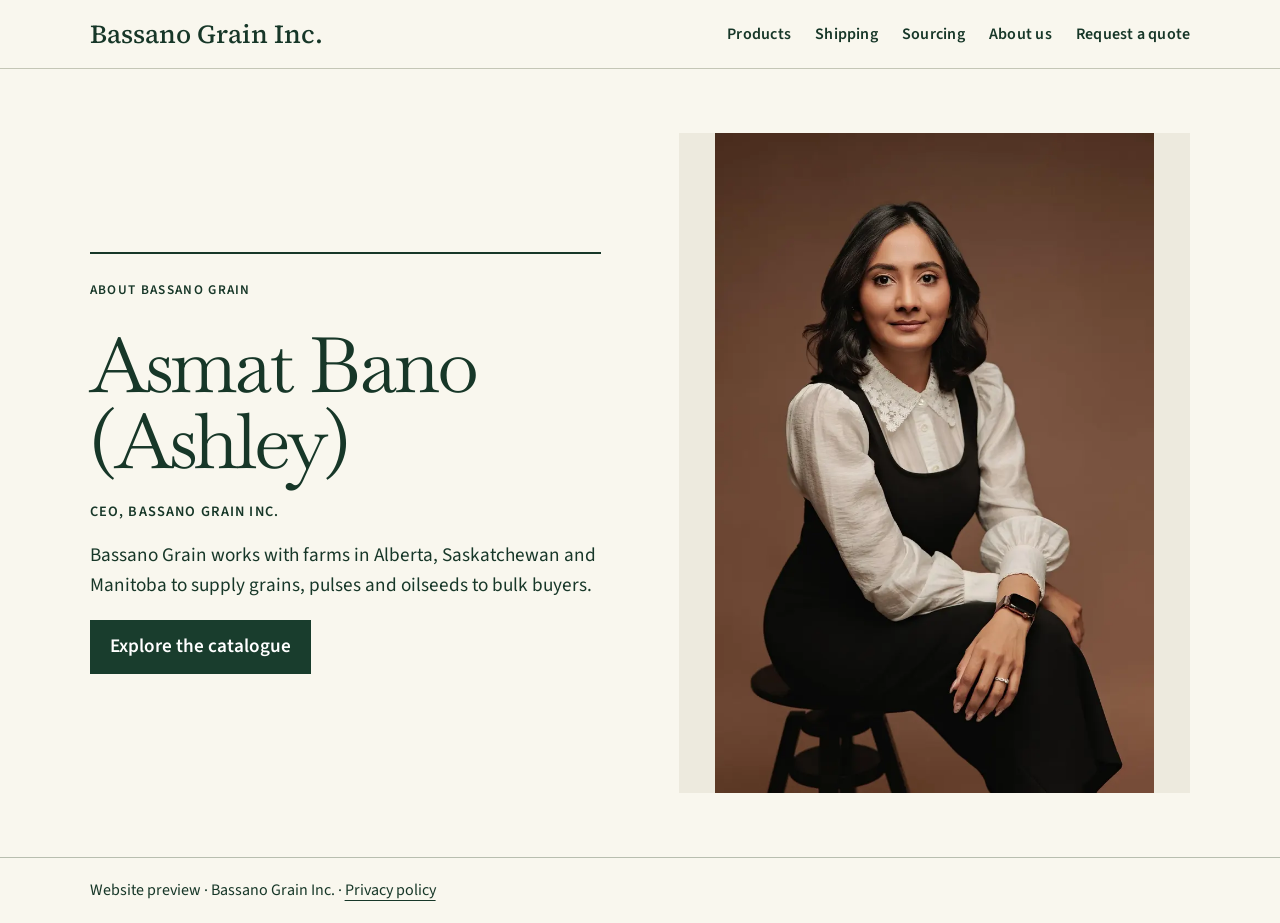
==== commit 43037e8a: "Apply approved typography and project Prairie boundaries with Canada locator" ====
--- a/about.html
+++ b/about.html
@@ -1 +1 @@
-<!doctype html><html lang="en-CA"><meta charset="utf-8"><meta name="viewport" content="width=device-width,initial-scale=1"><meta name="robots" content="noindex,nofollow"><title>About Bassano Grain | Asmat Bano (Ashley)</title><meta name="site-version" content="bassano-preview v2.1.0"><link rel="preload" as="font" type="font/woff2" href="assets/serif.woff2" crossorigin><link rel="preload" as="font" type="font/woff2" href="assets/sans.woff2" crossorigin><link rel="stylesheet" href="assets/design.css"><body><a class="skip" href="#main">Skip to content</a><header><strong><a href="index.html" style="text-decoration:none">Bassano Grain Inc.</a></strong><button hidden class="menub" aria-controls="nav" aria-expanded="false">Menu</button><nav id="nav" aria-label="Main"><a href="index.html#products">Products</a><a href="index.html#shipping">Shipping</a><a href="index.html#about">Sourcing</a><a href="about.html">About us</a><a href="index.html#quote">Request a quote</a></nav></header><main id="main"><section class="biog"><div><span class="ey">About Bassano Grain</span><h1>Asmat Bano<br>(Ashley)</h1><p>CEO, Bassano Grain Inc.</p><p>Bassano Grain works with farms in Alberta, Saskatchewan and Manitoba to supply grains, pulses and oilseeds to bulk buyers.</p><a class="cta" href="index.html#products">Explore the catalogue</a></div><img class="portrait" src="assets/ashley800.webp" srcset="assets/ashley480.webp 480w, assets/ashley800.webp 800w" width="1500" height="2251" sizes="(max-width:760px) 86vw, 42vw" alt="Asmat Bano (Ashley), CEO of Bassano Grain Inc."></section></main><footer>Website preview · Bassano Grain Inc. · <a href="https://www.bassanograin.com/privacy-policy">Privacy policy</a><!-- bassano-preview v2.1.0 --></footer><script>const m=document.querySelector('.menub'),nav=document.querySelector('#nav'),mq=matchMedia('(max-width:760px)');function closeMenu(){nav.hidden=mq.matches;m.setAttribute('aria-expanded','false')}m.hidden=false;closeMenu();mq.addEventListener('change',closeMenu);m.onclick=()=>{nav.hidden=!nav.hidden;m.setAttribute('aria-expanded',String(!nav.hidden))};nav.onclick=closeMenu;document.addEventListener('keydown',e=>{if(e.key==='Escape'&&mq.matches&&!nav.hidden){closeMenu();m.focus()}});console.info('bassano-preview v2.1.0');addEventListener('scroll',()=>document.querySelector('header').classList.toggle('compact',scrollY>32),{passive:true});</script></body></html>+<!doctype html><html lang="en-CA"><meta charset="utf-8"><meta name="viewport" content="width=device-width,initial-scale=1"><meta name="robots" content="noindex,nofollow"><title>About Bassano Grain | Asmat Bano (Ashley)</title><meta name="site-version" content="bassano-preview v2.2.0"><link rel="preload" as="font" type="font/woff2" href="assets/display.woff2" crossorigin><link rel="preload" as="font" type="font/woff2" href="assets/sans.woff2" crossorigin><link rel="stylesheet" href="assets/design.css?v=2.2"><body><a class="skip" href="#main">Skip to content</a><header><strong><a href="index.html" style="text-decoration:none">Bassano Grain Inc.</a></strong><button hidden class="menub" aria-controls="nav" aria-expanded="false">Menu</button><nav id="nav" aria-label="Main"><a href="index.html#products">Products</a><a href="index.html#shipping">Shipping</a><a href="index.html#about">Sourcing</a><a href="about.html">About us</a><a href="index.html#quote">Request a quote</a></nav></header><main id="main"><section class="biog"><div><span class="ey">About Bassano Grain</span><h1>Asmat Bano<br>(Ashley)</h1><p>CEO, Bassano Grain Inc.</p><p>Bassano Grain works with farms in Alberta, Saskatchewan and Manitoba to supply grains, pulses and oilseeds to bulk buyers.</p><a class="cta" href="index.html#products">Explore the catalogue</a></div><img class="portrait" src="assets/ashley800.webp" srcset="assets/ashley480.webp 480w, assets/ashley800.webp 800w" width="1500" height="2251" sizes="(max-width:760px) 86vw, 42vw" alt="Asmat Bano (Ashley), CEO of Bassano Grain Inc."></section></main><footer>Website preview · Bassano Grain Inc. · <a href="https://www.bassanograin.com/privacy-policy">Privacy policy</a><!-- bassano-preview v2.2.0 --></footer><script>const m=document.querySelector('.menub'),nav=document.querySelector('#nav'),mq=matchMedia('(max-width:760px)');function closeMenu(){nav.hidden=mq.matches;m.setAttribute('aria-expanded','false')}m.hidden=false;closeMenu();mq.addEventListener('change',closeMenu);m.onclick=()=>{nav.hidden=!nav.hidden;m.setAttribute('aria-expanded',String(!nav.hidden))};nav.onclick=closeMenu;document.addEventListener('keydown',e=>{if(e.key==='Escape'&&mq.matches&&!nav.hidden){closeMenu();m.focus()}});console.info('bassano-preview v2.2.0');addEventListener('scroll',()=>document.querySelector('header').classList.toggle('compact',scrollY>32),{passive:true});</script></body></html>
--- a/assets/design.css
+++ b/assets/design.css
@@ -4,3 +4,19 @@
 :root{--ink:#173728;--paper:#f9f7ee;--accent:#805021}body{font-size:clamp(1.06rem,1rem + .25vw,1.26rem)}h1,h2,h3,.tile,header strong{font-weight:500}h2{line-height:1.05}p{max-width:52ch}.skip{position:fixed;top:-100px;z-index:5;background:white;padding:8px}.skip:focus{top:0}header{position:sticky;top:0;background:var(--paper);z-index:3;border-color:#c4c6b6}section,main{scroll-margin-top:90px}a:focus-visible,button:focus-visible,input:focus-visible,select:focus-visible,summary:focus-visible{outline:3px solid #ac6829;outline-offset:3px}.source a:focus-visible{outline-color:#ffdb99}header .menub{display:none}.source img{width:100%;height:auto}.portrait{width:100%;max-height:660px;object-fit:contain;object-position:center;background:#edeade}.biog{display:grid;grid-template-columns:1fr 1fr;gap:7%;align-items:center}.biog h1{font:500 clamp(3rem,6vw,6rem)/1 PrairieSerif,Georgia;margin:.3em 0}.tile:hover{color:#805021}.tabs button[aria-selected=true]{border-bottom:3px solid var(--accent)}.error{color:#852b23;font-size:1rem}.source a{display:inline-block;margin-bottom:10px}form{align-items:start}footer{font-size:1rem}@media(max-width:760px){header{align-items:center}header strong{font-size:22px}header .menub{display:block;padding:6px 12px}header nav{width:100%;display:grid}header nav[hidden]{display:none}.biog{grid-template-columns:1fr}.tabs{gap:8px}.tabs button{min-height:44px}.catalog,.source,.quote{gap:22px}.row{gap:12px}.hero h1{font-size:clamp(50px,11vw,78px)}.quote form{gap:14px}}
 @media(prefers-reduced-motion:no-preference){header{transition:box-shadow 200ms ease-out}header.compact{box-shadow:0 1px #879889}.photo{animation:horizon 550ms ease-out both}[role=tabpanel]:not([hidden]){animation:settle 200ms ease-out}@keyframes horizon{from{opacity:.86;transform:scale(.997)}to{opacity:1;transform:none}}@keyframes settle{from{opacity:.88}to{opacity:1}}}
 .trade-photo{display:block;width:100%;height:auto;object-fit:cover}.catalog [role=tabpanel]:not([hidden]){display:flow-root}.catalog .trade-photo{float:right;width:40%;margin:16px 0 10px 5%;aspect-ratio:4/3}.catalog .tile{overflow:hidden}.log-layout{display:grid;grid-template-columns:2fr 3fr;gap:5%;align-items:center}.log-layout .steps{grid-template-columns:1fr 1fr;gap:0 26px}@media(max-width:760px){.catalog .trade-photo{width:100%;height:145px;float:none;margin:12px 0}.log-layout{grid-template-columns:1fr}.log-layout>.trade-photo{height:200px}.log-layout .steps{grid-template-columns:1fr}}
+
+@font-face{font-family:Estate;src:url(display.woff2);font-weight:400;font-display:swap}@font-face{font-family:PrairieSans;src:url(semibold.woff2);font-weight:600;font-display:swap}.hero h1,.biog h1,h2{font-family:Estate,Georgia,serif;font-weight:400;letter-spacing:-.032em}.hero h1{font-size:clamp(3.1rem,7.8vw,7.7rem);line-height:1.02}h2{font-size:clamp(2.35rem,4.25vw,4.2rem);line-height:1.08}.tile,.steps h3{font:600 clamp(1.2rem,1.6vw,1.55rem)/1.35 PrairieSans,sans-serif;letter-spacing:-.012em}nav,label,.tabs button,.cta{font-weight:600}p{line-height:1.55}.hero p{font-size:clamp(1.15rem,1.7vw,1.55rem)}
+
+.hero h1,.biog h1{letter-spacing:-.04em;line-height:.99}
+.hero .row{border-top:1px solid #8a9788;padding-top:18px;align-items:baseline}
+.ey,.tabs button,.steps h3{font:600 .83rem/1.35 PrairieSans,sans-serif;text-transform:uppercase;letter-spacing:.10em}
+.hero .ey{display:flex;align-items:center;gap:12px}.hero .ey:before{content:'';width:36px;border-top:2px solid #805021}
+.catalog .tile{font:500 clamp(1.35rem,2.05vw,2rem)/1.2 PrairieSerif,Georgia;letter-spacing:-.022em;padding-block:13px}
+.tile span{font:400 1rem PrairieSans;align-self:center}
+.catalog>div:first-child,.quote>div:first-child{border-top:2px solid #173728;padding-top:16px}
+.catalog .tabs{min-height:46px;align-items:stretch;border-top:2px solid #173728}
+.steps h3{border-top:2px solid #687962;padding-top:14px;margin-bottom:8px}
+nav a,.quote label{font:600 1rem/1.4 PrairieSans,sans-serif;letter-spacing:.015em}
+.biog>div{border-top:2px solid #173728;padding-top:20px}.biog h1+p{font:600 .9rem/1.4 PrairieSans;letter-spacing:.08em;text-transform:uppercase}
+
+@media(max-width:760px){.catalog .tile{font-size:1.45rem}.hero .row{align-items:start}}
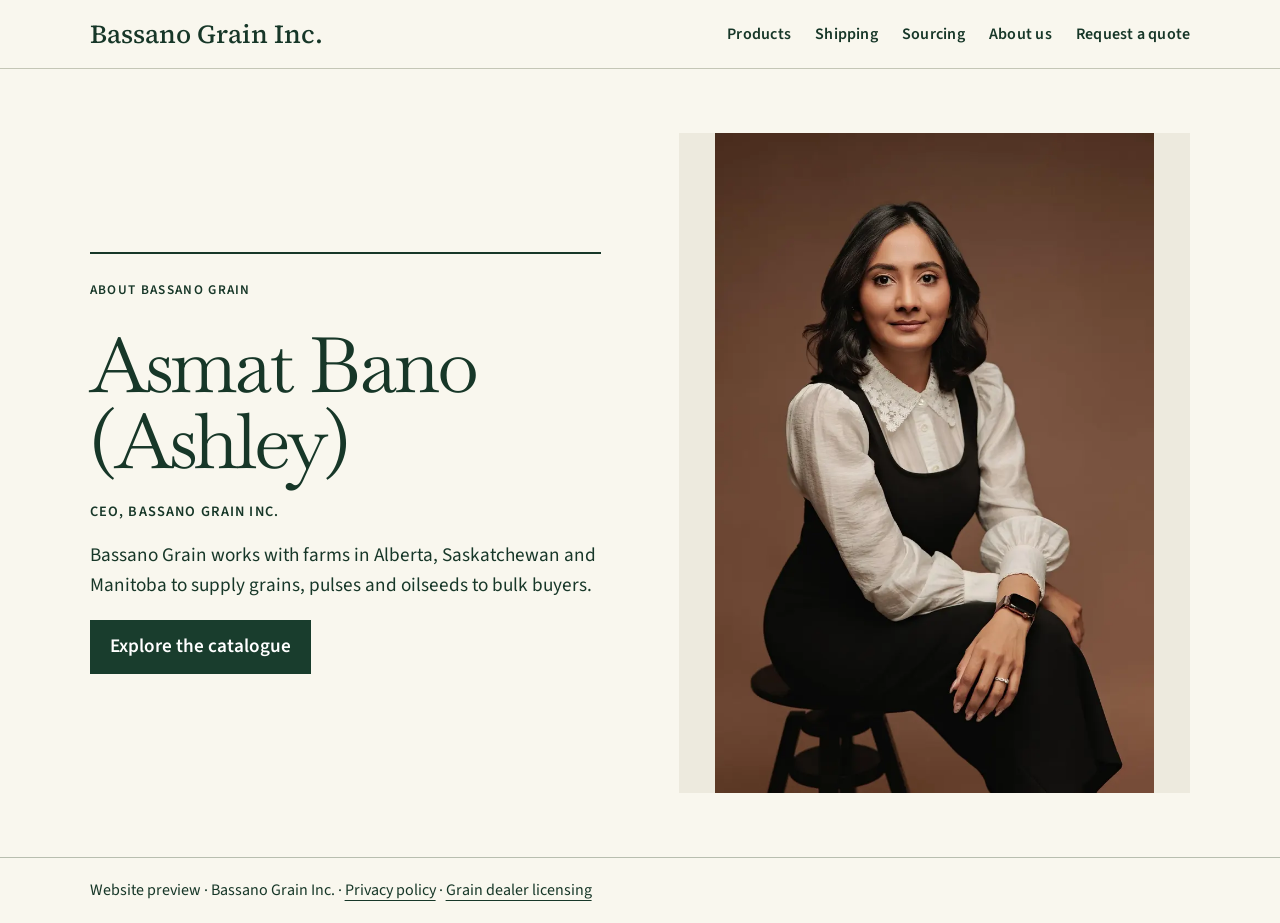
==== commit 4755ed54: "Publish approved Version 1 quote worksheet and grain licensing page" ====
--- a/about.html
+++ b/about.html
@@ -1 +1 @@
-<!doctype html><html lang="en-CA"><meta charset="utf-8"><meta name="viewport" content="width=device-width,initial-scale=1"><meta name="robots" content="noindex,nofollow"><title>About Bassano Grain | Asmat Bano (Ashley)</title><meta name="site-version" content="bassano-preview v2.2.0"><link rel="preload" as="font" type="font/woff2" href="assets/display.woff2" crossorigin><link rel="preload" as="font" type="font/woff2" href="assets/sans.woff2" crossorigin><link rel="stylesheet" href="assets/design.css?v=2.2"><body><a class="skip" href="#main">Skip to content</a><header><strong><a href="index.html" style="text-decoration:none">Bassano Grain Inc.</a></strong><button hidden class="menub" aria-controls="nav" aria-expanded="false">Menu</button><nav id="nav" aria-label="Main"><a href="index.html#products">Products</a><a href="index.html#shipping">Shipping</a><a href="index.html#about">Sourcing</a><a href="about.html">About us</a><a href="index.html#quote">Request a quote</a></nav></header><main id="main"><section class="biog"><div><span class="ey">About Bassano Grain</span><h1>Asmat Bano<br>(Ashley)</h1><p>CEO, Bassano Grain Inc.</p><p>Bassano Grain works with farms in Alberta, Saskatchewan and Manitoba to supply grains, pulses and oilseeds to bulk buyers.</p><a class="cta" href="index.html#products">Explore the catalogue</a></div><img class="portrait" src="assets/ashley800.webp" srcset="assets/ashley480.webp 480w, assets/ashley800.webp 800w" width="1500" height="2251" sizes="(max-width:760px) 86vw, 42vw" alt="Asmat Bano (Ashley), CEO of Bassano Grain Inc."></section></main><footer>Website preview · Bassano Grain Inc. · <a href="https://www.bassanograin.com/privacy-policy">Privacy policy</a><!-- bassano-preview v2.2.0 --></footer><script>const m=document.querySelector('.menub'),nav=document.querySelector('#nav'),mq=matchMedia('(max-width:760px)');function closeMenu(){nav.hidden=mq.matches;m.setAttribute('aria-expanded','false')}m.hidden=false;closeMenu();mq.addEventListener('change',closeMenu);m.onclick=()=>{nav.hidden=!nav.hidden;m.setAttribute('aria-expanded',String(!nav.hidden))};nav.onclick=closeMenu;document.addEventListener('keydown',e=>{if(e.key==='Escape'&&mq.matches&&!nav.hidden){closeMenu();m.focus()}});console.info('bassano-preview v2.2.0');addEventListener('scroll',()=>document.querySelector('header').classList.toggle('compact',scrollY>32),{passive:true});</script></body></html>+<!doctype html><html lang="en-CA"><meta charset="utf-8"><meta name="viewport" content="width=device-width,initial-scale=1"><meta name="robots" content="noindex,nofollow"><title>About Bassano Grain | Asmat Bano (Ashley)</title><meta name="site-version" content="bassano-preview v2.3.0"><link rel="preload" as="font" type="font/woff2" href="assets/display.woff2" crossorigin><link rel="preload" as="font" type="font/woff2" href="assets/sans.woff2" crossorigin><link rel="stylesheet" href="assets/design.css?v=2.2"><body><a class="skip" href="#main">Skip to content</a><header><strong><a href="index.html" style="text-decoration:none">Bassano Grain Inc.</a></strong><button hidden class="menub" aria-controls="nav" aria-expanded="false">Menu</button><nav id="nav" aria-label="Main"><a href="index.html#products">Products</a><a href="index.html#shipping">Shipping</a><a href="index.html#about">Sourcing</a><a href="about.html">About us</a><a href="index.html#quote">Request a quote</a></nav></header><main id="main"><section class="biog"><div><span class="ey">About Bassano Grain</span><h1>Asmat Bano<br>(Ashley)</h1><p>CEO, Bassano Grain Inc.</p><p>Bassano Grain works with farms in Alberta, Saskatchewan and Manitoba to supply grains, pulses and oilseeds to bulk buyers.</p><a class="cta" href="index.html#products">Explore the catalogue</a></div><img class="portrait" src="assets/ashley800.webp" srcset="assets/ashley480.webp 480w, assets/ashley800.webp 800w" width="1500" height="2251" sizes="(max-width:760px) 86vw, 42vw" alt="Asmat Bano (Ashley), CEO of Bassano Grain Inc."></section></main><footer>Website preview · Bassano Grain Inc. · <a href="https://www.bassanograin.com/privacy-policy">Privacy policy</a> · <a href="grain-licensing.html">Grain dealer licensing</a><!-- bassano-preview v2.3.0 --></footer><script>const m=document.querySelector('.menub'),nav=document.querySelector('#nav'),mq=matchMedia('(max-width:760px)');function closeMenu(){nav.hidden=mq.matches;m.setAttribute('aria-expanded','false')}m.hidden=false;closeMenu();mq.addEventListener('change',closeMenu);m.onclick=()=>{nav.hidden=!nav.hidden;m.setAttribute('aria-expanded',String(!nav.hidden))};nav.onclick=closeMenu;document.addEventListener('keydown',e=>{if(e.key==='Escape'&&mq.matches&&!nav.hidden){closeMenu();m.focus()}});console.info('bassano-preview v2.3.0');addEventListener('scroll',()=>document.querySelector('header').classList.toggle('compact',scrollY>32),{passive:true});</script></body></html>
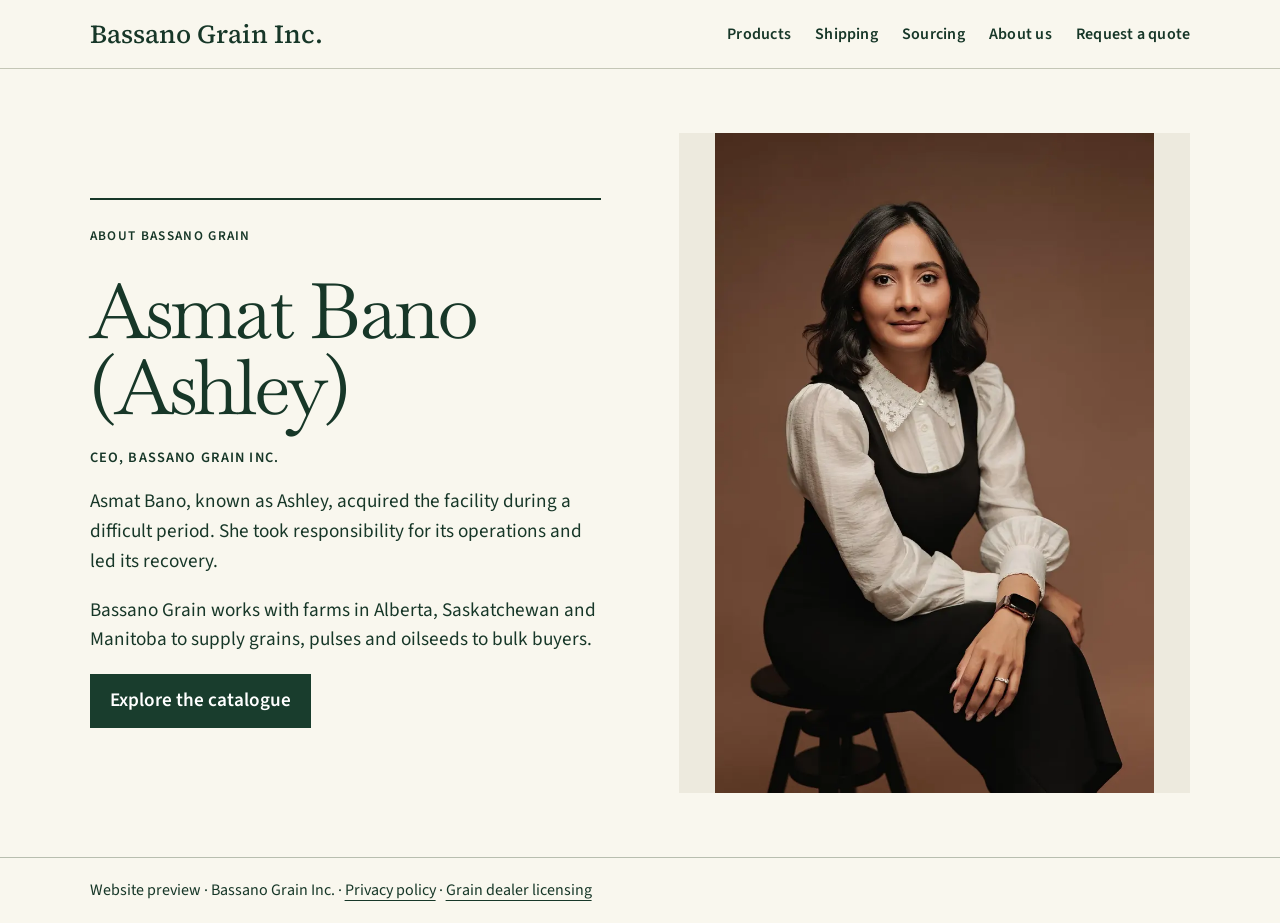
==== commit 7fb4add5: "Unify buyer navigation, clarify the worksheet and introduce Ashley’s leadership story" ====
--- a/about.html
+++ b/about.html
@@ -1 +1 @@
-<!doctype html><html lang="en-CA"><meta charset="utf-8"><meta name="viewport" content="width=device-width,initial-scale=1"><meta name="robots" content="noindex,nofollow"><title>About Bassano Grain | Asmat Bano (Ashley)</title><meta name="site-version" content="bassano-preview v2.3.0"><link rel="preload" as="font" type="font/woff2" href="assets/display.woff2" crossorigin><link rel="preload" as="font" type="font/woff2" href="assets/sans.woff2" crossorigin><link rel="stylesheet" href="assets/design.css?v=2.2"><body><a class="skip" href="#main">Skip to content</a><header><strong><a href="index.html" style="text-decoration:none">Bassano Grain Inc.</a></strong><button hidden class="menub" aria-controls="nav" aria-expanded="false">Menu</button><nav id="nav" aria-label="Main"><a href="index.html#products">Products</a><a href="index.html#shipping">Shipping</a><a href="index.html#about">Sourcing</a><a href="about.html">About us</a><a href="index.html#quote">Request a quote</a></nav></header><main id="main"><section class="biog"><div><span class="ey">About Bassano Grain</span><h1>Asmat Bano<br>(Ashley)</h1><p>CEO, Bassano Grain Inc.</p><p>Bassano Grain works with farms in Alberta, Saskatchewan and Manitoba to supply grains, pulses and oilseeds to bulk buyers.</p><a class="cta" href="index.html#products">Explore the catalogue</a></div><img class="portrait" src="assets/ashley800.webp" srcset="assets/ashley480.webp 480w, assets/ashley800.webp 800w" width="1500" height="2251" sizes="(max-width:760px) 86vw, 42vw" alt="Asmat Bano (Ashley), CEO of Bassano Grain Inc."></section></main><footer>Website preview · Bassano Grain Inc. · <a href="https://www.bassanograin.com/privacy-policy">Privacy policy</a> · <a href="grain-licensing.html">Grain dealer licensing</a><!-- bassano-preview v2.3.0 --></footer><script>const m=document.querySelector('.menub'),nav=document.querySelector('#nav'),mq=matchMedia('(max-width:760px)');function closeMenu(){nav.hidden=mq.matches;m.setAttribute('aria-expanded','false')}m.hidden=false;closeMenu();mq.addEventListener('change',closeMenu);m.onclick=()=>{nav.hidden=!nav.hidden;m.setAttribute('aria-expanded',String(!nav.hidden))};nav.onclick=closeMenu;document.addEventListener('keydown',e=>{if(e.key==='Escape'&&mq.matches&&!nav.hidden){closeMenu();m.focus()}});console.info('bassano-preview v2.3.0');addEventListener('scroll',()=>document.querySelector('header').classList.toggle('compact',scrollY>32),{passive:true});</script></body></html>+<!doctype html><html lang="en-CA"><meta charset="utf-8"><meta name="viewport" content="width=device-width,initial-scale=1"><meta name="robots" content="noindex,nofollow"><title>About Bassano Grain | Asmat Bano (Ashley)</title><meta name="site-version" content="bassano-preview v2.3.1"><link rel="preload" as="font" type="font/woff2" href="assets/display.woff2" crossorigin><link rel="preload" as="font" type="font/woff2" href="assets/sans.woff2" crossorigin><link rel="stylesheet" href="assets/design.css?v=2.3.1"><body><a class="skip" href="#main">Skip to content</a><header><strong><a href="index.html" style="text-decoration:none">Bassano Grain Inc.</a></strong><button hidden class="menub" aria-controls="nav" aria-expanded="false">Menu</button><nav id="nav" aria-label="Main"><a href="index.html#products">Products</a><a href="index.html#shipping">Shipping</a><a href="index.html#about">Sourcing</a><a href="about.html">About us</a><a href="index.html#quote">Request a quote</a></nav></header><main id="main"><section class="biog"><div><span class="ey">About Bassano Grain</span><h1>Asmat Bano<br>(Ashley)</h1><p>CEO, Bassano Grain Inc.</p><p>Asmat Bano, known as Ashley, acquired the facility during a difficult period. She took responsibility for its operations and led its recovery.</p><p>Bassano Grain works with farms in Alberta, Saskatchewan and Manitoba to supply grains, pulses and oilseeds to bulk buyers.</p><a class="cta" href="index.html#products">Explore the catalogue</a></div><img class="portrait" src="assets/ashley800.webp" srcset="assets/ashley480.webp 480w, assets/ashley800.webp 800w" width="1500" height="2251" sizes="(max-width:760px) 86vw, 42vw" alt="Asmat Bano (Ashley), CEO of Bassano Grain Inc."></section></main><footer>Website preview · Bassano Grain Inc. · <a href="https://www.bassanograin.com/privacy-policy">Privacy policy</a> · <a href="grain-licensing.html">Grain dealer licensing</a><!-- bassano-preview v2.3.1 --></footer><script>const m=document.querySelector('.menub'),nav=document.querySelector('#nav'),mq=matchMedia('(max-width:760px)');function closeMenu(){nav.hidden=mq.matches;m.setAttribute('aria-expanded','false')}m.hidden=false;closeMenu();mq.addEventListener('change',closeMenu);m.onclick=()=>{nav.hidden=!nav.hidden;m.setAttribute('aria-expanded',String(!nav.hidden))};nav.onclick=closeMenu;document.addEventListener('keydown',e=>{if(e.key==='Escape'&&mq.matches&&!nav.hidden){closeMenu();m.focus()}});console.info('bassano-preview v2.3.1');addEventListener('scroll',()=>document.querySelector('header').classList.toggle('compact',scrollY>32),{passive:true});</script></body></html>
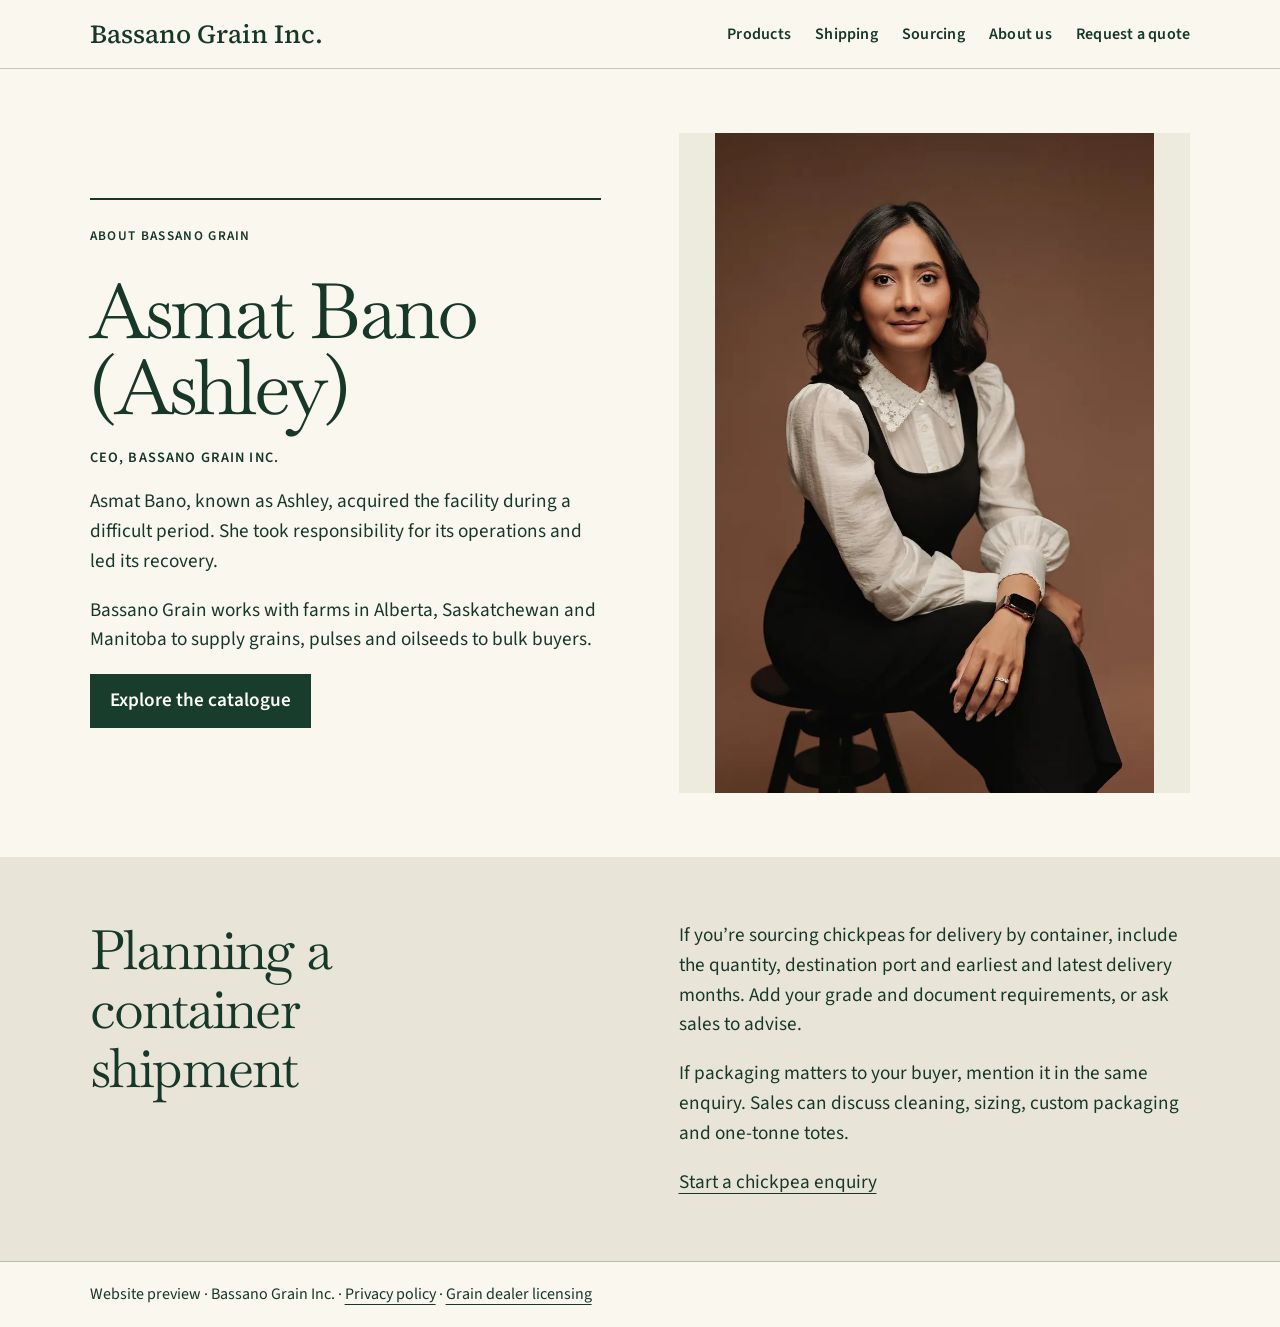
==== commit 321ca1bf: "Complete the multi-commodity email handoff and connect buyer guidance to enquiries" ====
--- a/about.html
+++ b/about.html
@@ -1 +1 @@
-<!doctype html><html lang="en-CA"><meta charset="utf-8"><meta name="viewport" content="width=device-width,initial-scale=1"><meta name="robots" content="noindex,nofollow"><title>About Bassano Grain | Asmat Bano (Ashley)</title><meta name="site-version" content="bassano-preview v2.3.1"><link rel="preload" as="font" type="font/woff2" href="assets/display.woff2" crossorigin><link rel="preload" as="font" type="font/woff2" href="assets/sans.woff2" crossorigin><link rel="stylesheet" href="assets/design.css?v=2.3.1"><body><a class="skip" href="#main">Skip to content</a><header><strong><a href="index.html" style="text-decoration:none">Bassano Grain Inc.</a></strong><button hidden class="menub" aria-controls="nav" aria-expanded="false">Menu</button><nav id="nav" aria-label="Main"><a href="index.html#products">Products</a><a href="index.html#shipping">Shipping</a><a href="index.html#about">Sourcing</a><a href="about.html">About us</a><a href="index.html#quote">Request a quote</a></nav></header><main id="main"><section class="biog"><div><span class="ey">About Bassano Grain</span><h1>Asmat Bano<br>(Ashley)</h1><p>CEO, Bassano Grain Inc.</p><p>Asmat Bano, known as Ashley, acquired the facility during a difficult period. She took responsibility for its operations and led its recovery.</p><p>Bassano Grain works with farms in Alberta, Saskatchewan and Manitoba to supply grains, pulses and oilseeds to bulk buyers.</p><a class="cta" href="index.html#products">Explore the catalogue</a></div><img class="portrait" src="assets/ashley800.webp" srcset="assets/ashley480.webp 480w, assets/ashley800.webp 800w" width="1500" height="2251" sizes="(max-width:760px) 86vw, 42vw" alt="Asmat Bano (Ashley), CEO of Bassano Grain Inc."></section></main><footer>Website preview · Bassano Grain Inc. · <a href="https://www.bassanograin.com/privacy-policy">Privacy policy</a> · <a href="grain-licensing.html">Grain dealer licensing</a><!-- bassano-preview v2.3.1 --></footer><script>const m=document.querySelector('.menub'),nav=document.querySelector('#nav'),mq=matchMedia('(max-width:760px)');function closeMenu(){nav.hidden=mq.matches;m.setAttribute('aria-expanded','false')}m.hidden=false;closeMenu();mq.addEventListener('change',closeMenu);m.onclick=()=>{nav.hidden=!nav.hidden;m.setAttribute('aria-expanded',String(!nav.hidden))};nav.onclick=closeMenu;document.addEventListener('keydown',e=>{if(e.key==='Escape'&&mq.matches&&!nav.hidden){closeMenu();m.focus()}});console.info('bassano-preview v2.3.1');addEventListener('scroll',()=>document.querySelector('header').classList.toggle('compact',scrollY>32),{passive:true});</script></body></html>+<!doctype html><html lang="en-CA"><meta charset="utf-8"><meta name="viewport" content="width=device-width,initial-scale=1"><meta name="robots" content="noindex,nofollow"><title>About Bassano Grain | Asmat Bano (Ashley)</title><meta name="site-version" content="bassano-preview v2.4.0"><link rel="preload" as="font" type="font/woff2" href="assets/display.woff2" crossorigin><link rel="preload" as="font" type="font/woff2" href="assets/sans.woff2" crossorigin><link rel="stylesheet" href="assets/design.css?v=2.3.1"><body><a class="skip" href="#main">Skip to content</a><header><strong><a href="index.html" style="text-decoration:none">Bassano Grain Inc.</a></strong><button hidden class="menub" aria-controls="nav" aria-expanded="false">Menu</button><nav id="nav" aria-label="Main"><a href="index.html#products">Products</a><a href="index.html#shipping">Shipping</a><a href="index.html#about">Sourcing</a><a href="about.html">About us</a><a href="index.html#quote">Request a quote</a></nav></header><main id="main"><section class="biog"><div><span class="ey">About Bassano Grain</span><h1>Asmat Bano<br>(Ashley)</h1><p>CEO, Bassano Grain Inc.</p><p>Asmat Bano, known as Ashley, acquired the facility during a difficult period. She took responsibility for its operations and led its recovery.</p><p>Bassano Grain works with farms in Alberta, Saskatchewan and Manitoba to supply grains, pulses and oilseeds to bulk buyers.</p><a class="cta" href="index.html#products">Explore the catalogue</a></div><img class="portrait" src="assets/ashley800.webp" srcset="assets/ashley480.webp 480w, assets/ashley800.webp 800w" width="1500" height="2251" sizes="(max-width:760px) 86vw, 42vw" alt="Asmat Bano (Ashley), CEO of Bassano Grain Inc."></section><section class="buyer-note" aria-labelledby="shipment-heading"><h2 id="shipment-heading">Planning a container shipment</h2><div><p>If you’re sourcing chickpeas for delivery by container, include the quantity, destination port and earliest and latest delivery months. Add your grade and document requirements, or ask sales to advise.</p><p>If packaging matters to your buyer, mention it in the same enquiry. Sales can discuss cleaning, sizing, custom packaging and one-tonne totes.</p><a href="quote-worksheet.html#c=chickpeas">Start a chickpea enquiry</a></div></section></main><footer>Website preview · Bassano Grain Inc. · <a href="https://www.bassanograin.com/privacy-policy">Privacy policy</a> · <a href="grain-licensing.html">Grain dealer licensing</a><!-- bassano-preview v2.4.0 --></footer><script>const m=document.querySelector('.menub'),nav=document.querySelector('#nav'),mq=matchMedia('(max-width:760px)');function closeMenu(){nav.hidden=mq.matches;m.setAttribute('aria-expanded','false')}m.hidden=false;closeMenu();mq.addEventListener('change',closeMenu);m.onclick=()=>{nav.hidden=!nav.hidden;m.setAttribute('aria-expanded',String(!nav.hidden))};nav.onclick=closeMenu;document.addEventListener('keydown',e=>{if(e.key==='Escape'&&mq.matches&&!nav.hidden){closeMenu();m.focus()}});console.info('bassano-preview v2.4.0');addEventListener('scroll',()=>document.querySelector('header').classList.toggle('compact',scrollY>32),{passive:true});</script></body></html>
--- a/assets/design.css
+++ b/assets/design.css
@@ -19,4 +19,7 @@
 nav a,.quote label{font:600 1rem/1.4 PrairieSans,sans-serif;letter-spacing:.015em}
 .biog>div{border-top:2px solid #173728;padding-top:20px}.biog h1+p{font:600 .9rem/1.4 PrairieSans;letter-spacing:.08em;text-transform:uppercase}
 
-@media(max-width:760px){.catalog .tile{font-size:1.45rem}.hero .row{align-items:start}}+@media(max-width:760px){.catalog .tile{font-size:1.45rem}.hero .row{align-items:start}}
+.draft-help{grid-column:1/-1;margin-top:1rem;padding:1rem;border:1px solid #879586}.draft-help[hidden]{display:none}.draft-help textarea{display:block;width:100%;min-height:8rem}.draft-help textarea[hidden]{display:none}.draft-help button{margin:4px}#copy{background:transparent;color:#173728;border:1px solid #81907f}
+
+.buyer-note{display:grid;grid-template-columns:1fr 1fr;align-items:start;gap:7%;background:#e8e5d8}.buyer-note h2{max-width:12ch}.buyer-note p:first-child{margin-top:0}@media(max-width:760px){.buyer-note{grid-template-columns:1fr;gap:10px}}
